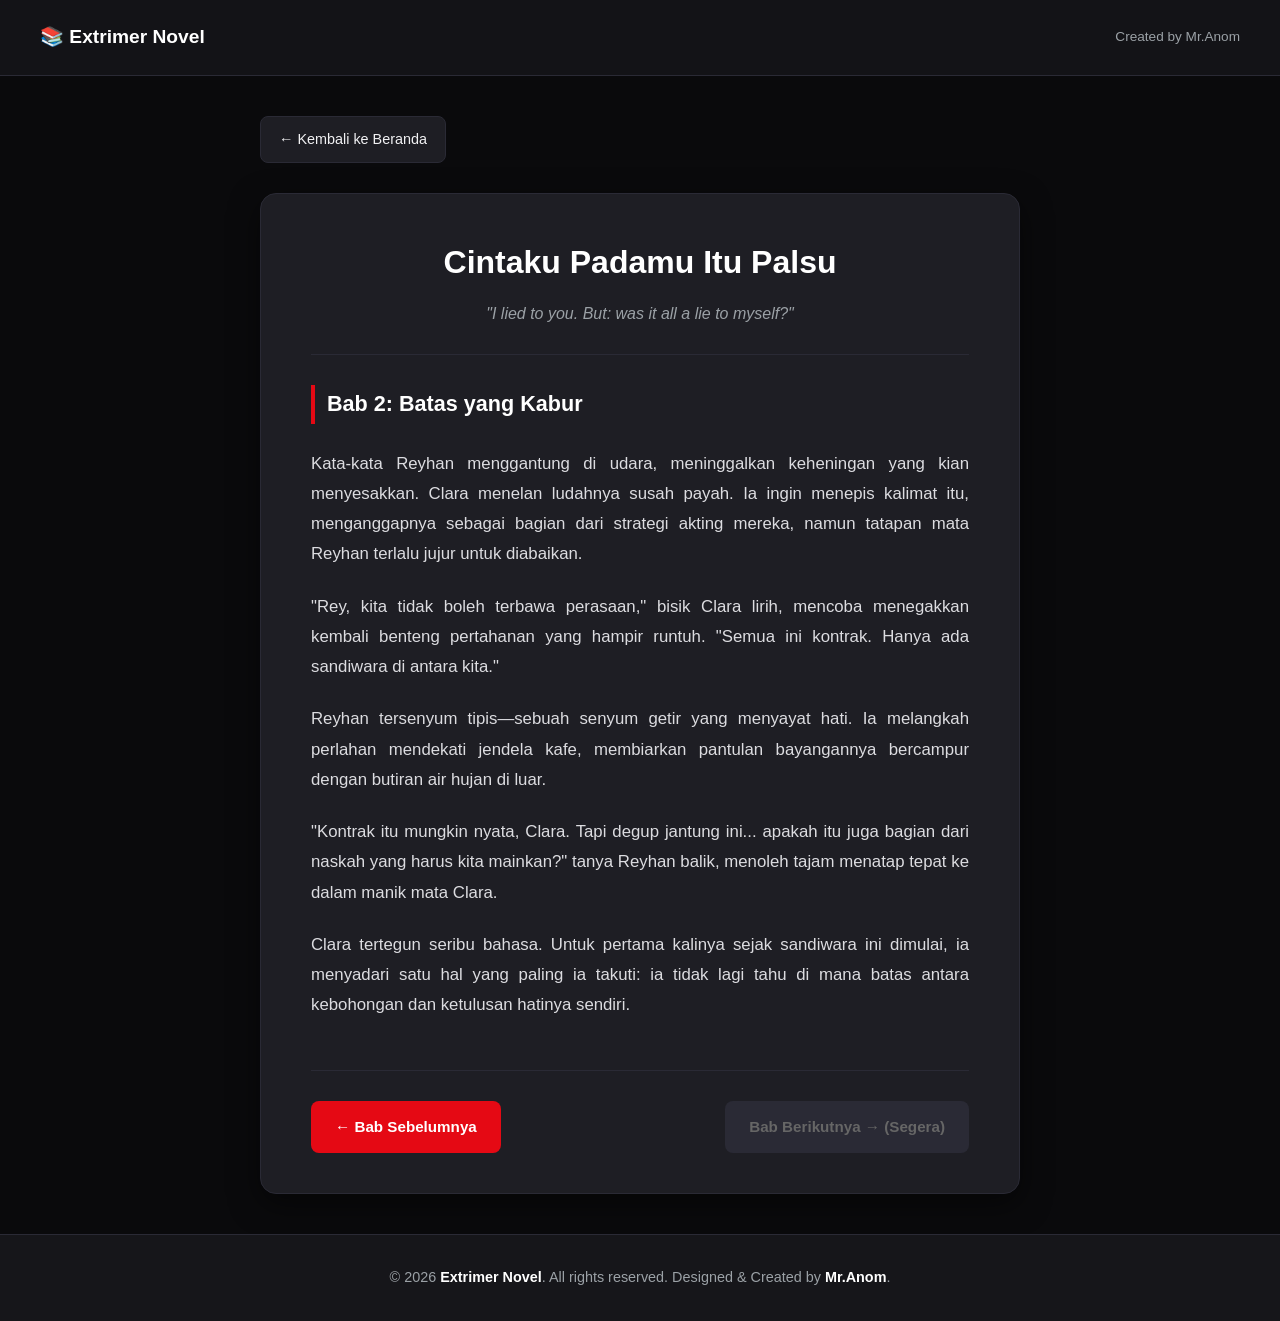
==== cintaku-palsu-bab2.html @ 45a2d2ec "Create cintaku-palsu-bab2.html" ====
<!DOCTYPE html>
<html lang="id">
<head>
    <meta charset="UTF-8">
    <meta name="viewport" content="width=device-width, initial-scale=1.0">
    <title>Cintaku Padamu Itu Palsu - Bab 2 | Extrimer Novel</title>
    <style>
        :root {
            --bg-primary: #0a0a0c;
            --bg-secondary: #16161a;
            --bg-card: #1e1e24;
            --text-main: #f1f1f3;
            --text-muted: #9ba1a6;
            --accent: #e50914;
            --accent-hover: #ff1e2a;
            --border-color: #2a2a35;
        }

        * {
            box-sizing: border-box;
            margin: 0;
            padding: 0;
        }

        body {
            font-family: 'Inter', -apple-system, BlinkMacSystemFont, 'Segoe UI', Roboto, Helvetica, Arial, sans-serif;
            background-color: var(--bg-primary);
            color: var(--text-main);
            min-height: 100vh;
            display: flex;
            flex-direction: column;
            line-height: 1.8;
        }

        header {
            background-color: rgba(22, 22, 26, 0.85);
            backdrop-filter: blur(10px);
            border-bottom: 1px solid var(--border-color);
            padding: 20px 40px;
            display: flex;
            justify-content: space-between;
            align-items: center;
        }

        .brand {
            color: #fff;
            font-weight: 700;
            text-decoration: none;
            font-size: 1.2rem;
        }

        .creator-tag {
            color: var(--text-muted);
            font-size: 0.85rem;
        }

        .reader-wrapper {
            max-width: 800px;
            margin: 40px auto;
            padding: 0 20px;
            flex: 1;
            width: 100%;
        }

        .back-btn {
            display: inline-flex;
            align-items: center;
            gap: 8px;
            background-color: var(--bg-card);
            color: var(--text-main);
            padding: 10px 18px;
            text-decoration: none;
            border-radius: 8px;
            font-size: 0.9rem;
            font-weight: 500;
            border: 1px solid var(--border-color);
            margin-bottom: 30px;
            transition: all 0.2s ease;
        }

        .back-btn:hover {
            border-color: var(--accent);
            color: #fff;
        }

        .reader-card {
            background-color: var(--bg-card);
            border: 1px solid var(--border-color);
            border-radius: 16px;
            padding: 40px 50px;
            box-shadow: 0 10px 30px rgba(0, 0, 0, 0.5);
        }

        .novel-meta {
            text-align: center;
            border-bottom: 1px solid var(--border-color);
            padding-bottom: 25px;
            margin-bottom: 30px;
        }

        .novel-meta h1 {
            font-size: 2rem;
            color: #fff;
            margin-bottom: 8px;
            font-weight: 800;
        }

        .novel-meta p {
            color: var(--text-muted);
            font-style: italic;
            font-size: 1rem;
        }

        .chapter-title {
            font-size: 1.35rem;
            color: #fff;
            margin-bottom: 25px;
            font-weight: 700;
            border-left: 4px solid var(--accent);
            padding-left: 12px;
        }

        .chapter-content {
            font-size: 1.05rem;
            color: #dcdce0;
            text-align: justify;
        }

        .chapter-content p {
            margin-bottom: 22px;
        }

        .navigation-footer {
            display: flex;
            justify-content: space-between;
            margin-top: 50px;
            border-top: 1px solid var(--border-color);
            padding-top: 30px;
        }

        .nav-btn {
            background-color: var(--accent);
            color: white;
            padding: 12px 24px;
            text-decoration: none;
            border-radius: 8px;
            font-weight: 600;
            font-size: 0.95rem;
            transition: background-color 0.2s ease, box-shadow 0.2s ease;
        }

        .nav-btn:hover {
            background-color: var(--accent-hover);
            box-shadow: 0 4px 15px rgba(229, 9, 20, 0.4);
        }

        .nav-btn.disabled {
            background-color: #2a2a35;
            color: #666;
            pointer-events: none;
        }

        footer {
            background-color: var(--bg-secondary);
            border-top: 1px solid var(--border-color);
            padding: 30px 20px;
            text-align: center;
            color: var(--text-muted);
            font-size: 0.9rem;
            margin-top: auto;
        }

        footer span {
            color: #fff;
            font-weight: 600;
        }

        @media (max-width: 768px) {
            .reader-card {
                padding: 25px 20px;
            }
            .novel-meta h1 {
                font-size: 1.6rem;
            }
        }
    </style>
</head>
<body>

    <header>
        <a href="index.html" class="brand">📚 Extrimer Novel</a>
        <div class="creator-tag">Created by Mr.Anom</div>
    </header>

    <div class="reader-wrapper">
        <a href="index.html" class="back-btn">&larr; Kembali ke Beranda</a>

        <div class="reader-card">
            <div class="novel-meta">
                <h1>Cintaku Padamu Itu Palsu</h1>
                <p>"I lied to you. But: was it all a lie to myself?"</p>
            </div>

            <div class="chapter-title">Bab 2: Batas yang Kabur</div>

            <div class="chapter-content">
                <p>Kata-kata Reyhan menggantung di udara, meninggalkan keheningan yang kian menyesakkan. Clara menelan ludahnya susah payah. Ia ingin menepis kalimat itu, menganggapnya sebagai bagian dari strategi akting mereka, namun tatapan mata Reyhan terlalu jujur untuk diabaikan.</p>
                
                <p>"Rey, kita tidak boleh terbawa perasaan," bisik Clara lirih, mencoba menegakkan kembali benteng pertahanan yang hampir runtuh. "Semua ini kontrak. Hanya ada sandiwara di antara kita."</p>
                
                <p>Reyhan tersenyum tipis—sebuah senyum getir yang menyayat hati. Ia melangkah perlahan mendekati jendela kafe, membiarkan pantulan bayangannya bercampur dengan butiran air hujan di luar.</p>
                
                <p>"Kontrak itu mungkin nyata, Clara. Tapi degup jantung ini... apakah itu juga bagian dari naskah yang harus kita mainkan?" tanya Reyhan balik, menoleh tajam menatap tepat ke dalam manik mata Clara.</p>
                
                <p>Clara tertegun seribu bahasa. Untuk pertama kalinya sejak sandiwara ini dimulai, ia menyadari satu hal yang paling ia takuti: ia tidak lagi tahu di mana batas antara kebohongan dan ketulusan hatinya sendiri.</p>
            </div>

            <div class="navigation-footer">
                <a href="cintaku-palsu.html" class="nav-btn">&larr; Bab Sebelumnya</a>
                <a href="#" class="nav-btn disabled">Bab Berikutnya &rarr; (Segera)</a>
            </div>
        </div>
    </div>

    <footer>
        <p>&copy; 2026 <span>Extrimer Novel</span>. All rights reserved. Designed & Created by <span>Mr.Anom</span>.</p>
    </footer>

</body>
</html>
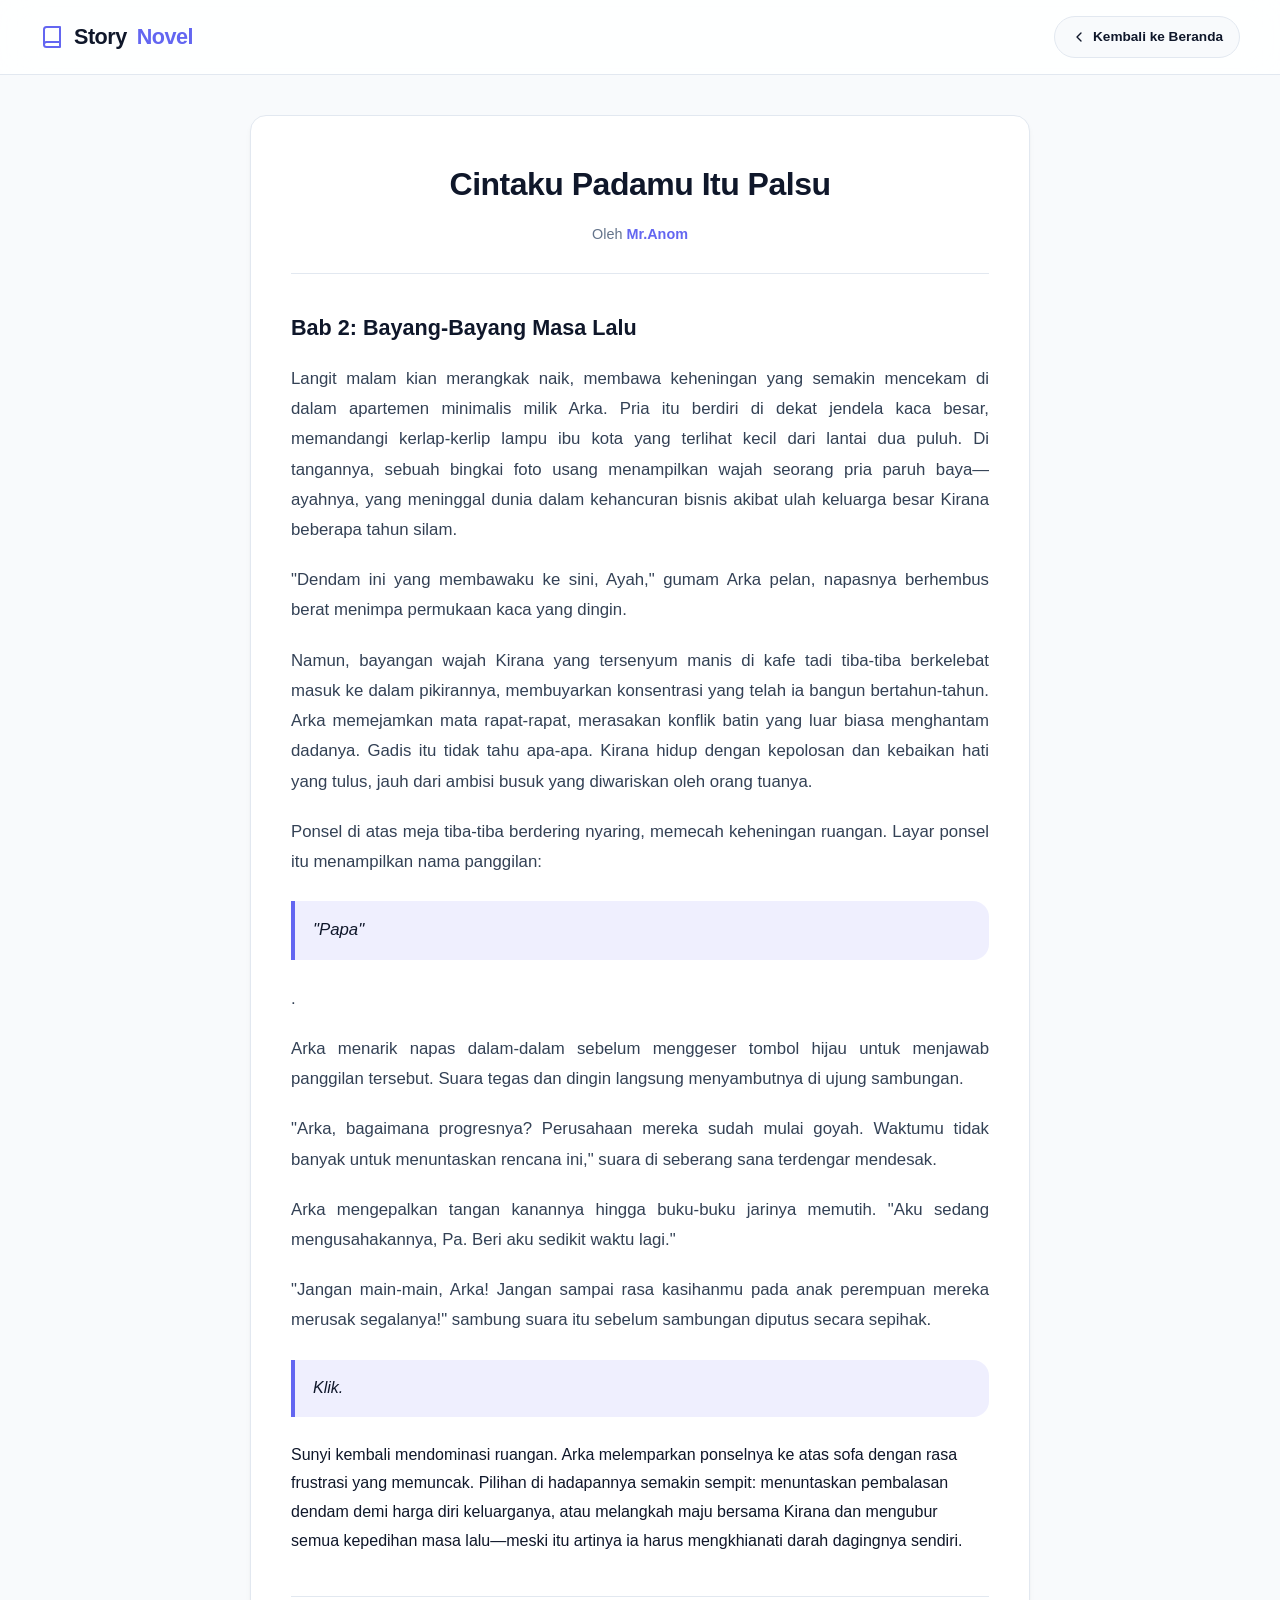
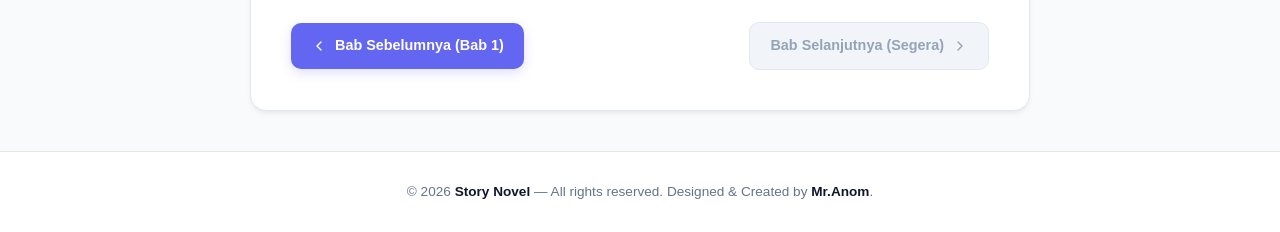
==== commit d0b77311: "Update cintaku-palsu-bab2.html" ====
--- a/cintaku-palsu-bab2.html
+++ b/cintaku-palsu-bab2.html
@@ -3,17 +3,23 @@
 <head>
     <meta charset="UTF-8">
     <meta name="viewport" content="width=device-width, initial-scale=1.0">
-    <title>Cintaku Padamu Itu Palsu - Bab 2 | Extrimer Novel</title>
+    <title>Cintaku Padamu Itu Palsu - Bab 2 - Story Novel</title>
     <style>
         :root {
-            --bg-primary: #0a0a0c;
-            --bg-secondary: #16161a;
-            --bg-card: #1e1e24;
-            --text-main: #f1f1f3;
-            --text-muted: #9ba1a6;
-            --accent: #e50914;
-            --accent-hover: #ff1e2a;
-            --border-color: #2a2a35;
+            --bg-primary: #f8fafc;
+            --bg-secondary: #ffffff;
+            --bg-card: #ffffff;
+            --text-main: #0f172a;
+            --text-muted: #64748b;
+            --accent: #6366f1;
+            --accent-hover: #4f46e5;
+            --accent-light: rgba(99, 102, 241, 0.1);
+            
+            --border-color: #e2e8f0;
+            --shadow-sm: 0 4px 6px -1px rgba(0, 0, 0, 0.05), 0 2px 4px -2px rgba(0, 0, 0, 0.05);
+            --shadow-md: 0 20px 25px -5px rgba(0, 0, 0, 0.05), 0 8px 10px -6px rgba(0, 0, 0, 0.05);
+            --radius: 16px;
+            --transition: 0.3s cubic-bezier(0.4, 0, 0.2, 1);
         }
 
         * {
@@ -22,6 +28,11 @@
             padding: 0;
         }
 
+        html {
+            -webkit-text-size-adjust: 100%;
+            scroll-behavior: smooth;
+        }
+
         body {
             font-family: 'Inter', -apple-system, BlinkMacSystemFont, 'Segoe UI', Roboto, Helvetica, Arial, sans-serif;
             background-color: var(--bg-primary);
@@ -30,200 +41,286 @@
             display: flex;
             flex-direction: column;
             line-height: 1.8;
-        }
-
+            overflow-x: hidden;
+        }
+
+        /* ===== HEADER ===== */
         header {
-            background-color: rgba(22, 22, 26, 0.85);
-            backdrop-filter: blur(10px);
+            background-color: rgba(255, 255, 255, 0.85);
+            backdrop-filter: blur(16px);
+            -webkit-backdrop-filter: blur(16px);
             border-bottom: 1px solid var(--border-color);
-            padding: 20px 40px;
+            position: sticky;
+            top: 0;
+            z-index: 1000;
+            padding: 16px 40px;
             display: flex;
             justify-content: space-between;
             align-items: center;
-        }
-
-        .brand {
+            flex-wrap: wrap;
+            gap: 12px;
+        }
+
+        .logo-area {
+            display: flex;
+            align-items: center;
+            gap: 16px;
+        }
+
+        .logo-area a {
+            text-decoration: none;
+            color: var(--text-main);
+            font-size: 1.35rem;
+            font-weight: 800;
+            letter-spacing: -0.5px;
+            display: flex;
+            align-items: center;
+            gap: 10px;
+            transition: color var(--transition);
+        }
+
+        .logo-area a:hover {
+            color: var(--accent);
+        }
+
+        .logo-icon {
+            width: 24px;
+            height: 24px;
+            flex-shrink: 0;
+            stroke: var(--accent);
+        }
+
+        .back-btn {
+            background: var(--bg-primary);
+            border: 1.5px solid var(--border-color);
+            color: var(--text-main);
+            padding: 8px 16px;
+            border-radius: 30px;
+            font-size: 0.85rem;
+            font-weight: 600;
+            text-decoration: none;
+            transition: all var(--transition);
+            display: inline-flex;
+            align-items: center;
+            gap: 6px;
+        }
+
+        .back-btn:hover {
+            background: var(--accent);
             color: #fff;
+            border-color: var(--accent);
+            box-shadow: 0 4px 12px rgba(99, 102, 241, 0.25);
+        }
+
+        /* ===== READER CONTAINER ===== */
+        .reader-container {
+            max-width: 780px;
+            margin: 40px auto;
+            padding: 40px;
+            background: var(--bg-secondary);
+            border: 1px solid var(--border-color);
+            border-radius: var(--radius);
+            box-shadow: var(--shadow-sm);
+            width: 100%;
+        }
+
+        .novel-header {
+            text-align: center;
+            margin-bottom: 35px;
+            padding-bottom: 25px;
+            border-bottom: 1px solid var(--border-color);
+        }
+
+        .novel-header h1 {
+            font-size: 2rem;
+            font-weight: 800;
+            color: var(--text-main);
+            margin-bottom: 8px;
+            letter-spacing: -0.5px;
+        }
+
+        .novel-meta {
+            font-size: 0.9rem;
+            color: var(--text-muted);
+            font-weight: 500;
+        }
+
+        .novel-meta span {
+            color: var(--accent);
+            font-weight: 600;
+        }
+
+        /* ===== CHAPTER CONTENT ===== */
+        .chapter-content h2 {
+            font-size: 1.35rem;
             font-weight: 700;
+            color: var(--text-main);
+            margin-top: 24px;
+            margin-bottom: 16px;
+        }
+
+        .chapter-content p {
+            font-size: 1.05rem;
+            color: #334155;
+            margin-bottom: 20px;
+            text-align: justify;
+        }
+
+        .chapter-content em {
+            display: block;
+            background: var(--accent-light);
+            border-left: 4px solid var(--accent);
+            padding: 14px 18px;
+            margin: 24px 0;
+            border-radius: 0 var(--radius) var(--radius) 0;
+            font-style: italic;
+            color: var(--text-main);
+            font-weight: 500;
+        }
+
+        /* ===== NAVIGATION BUTTONS ===== */
+        .chapter-navigation {
+            margin-top: 40px;
+            padding-top: 25px;
+            border-top: 1px solid var(--border-color);
+            display: flex;
+            justify-content: space-between;
+            align-items: center;
+            gap: 12px;
+        }
+
+        .nav-btn {
+            background: var(--accent);
+            color: #fff;
+            padding: 10px 20px;
+            border-radius: 10px;
+            font-weight: 600;
+            font-size: 0.9rem;
             text-decoration: none;
-            font-size: 1.2rem;
-        }
-
-        .creator-tag {
+            transition: all var(--transition);
+            display: inline-flex;
+            align-items: center;
+            gap: 8px;
+            box-shadow: 0 4px 12px rgba(99, 102, 241, 0.2);
+        }
+
+        .nav-btn:hover {
+            background: var(--accent-hover);
+            box-shadow: 0 6px 16px rgba(99, 102, 241, 0.35);
+            transform: translateY(-1px);
+        }
+
+        .nav-btn.disabled {
+            background: #f1f5f9;
+            color: #94a3b8;
+            pointer-events: none;
+            box-shadow: none;
+            border: 1px solid var(--border-color);
+        }
+
+        /* ===== FOOTER ===== */
+        footer {
+            background: var(--bg-secondary);
+            border-top: 1px solid var(--border-color);
+            padding: 28px 20px;
+            text-align: center;
             color: var(--text-muted);
             font-size: 0.85rem;
-        }
-
-        .reader-wrapper {
-            max-width: 800px;
-            margin: 40px auto;
-            padding: 0 20px;
-            flex: 1;
-            width: 100%;
-        }
-
-        .back-btn {
-            display: inline-flex;
-            align-items: center;
-            gap: 8px;
-            background-color: var(--bg-card);
-            color: var(--text-main);
-            padding: 10px 18px;
-            text-decoration: none;
-            border-radius: 8px;
-            font-size: 0.9rem;
-            font-weight: 500;
-            border: 1px solid var(--border-color);
-            margin-bottom: 30px;
-            transition: all 0.2s ease;
-        }
-
-        .back-btn:hover {
-            border-color: var(--accent);
-            color: #fff;
-        }
-
-        .reader-card {
-            background-color: var(--bg-card);
-            border: 1px solid var(--border-color);
-            border-radius: 16px;
-            padding: 40px 50px;
-            box-shadow: 0 10px 30px rgba(0, 0, 0, 0.5);
-        }
-
-        .novel-meta {
-            text-align: center;
-            border-bottom: 1px solid var(--border-color);
-            padding-bottom: 25px;
-            margin-bottom: 30px;
-        }
-
-        .novel-meta h1 {
-            font-size: 2rem;
-            color: #fff;
-            margin-bottom: 8px;
-            font-weight: 800;
-        }
-
-        .novel-meta p {
-            color: var(--text-muted);
-            font-style: italic;
-            font-size: 1rem;
-        }
-
-        .chapter-title {
-            font-size: 1.35rem;
-            color: #fff;
-            margin-bottom: 25px;
-            font-weight: 700;
-            border-left: 4px solid var(--accent);
-            padding-left: 12px;
-        }
-
-        .chapter-content {
-            font-size: 1.05rem;
-            color: #dcdce0;
-            text-align: justify;
-        }
-
-        .chapter-content p {
-            margin-bottom: 22px;
-        }
-
-        .navigation-footer {
-            display: flex;
-            justify-content: space-between;
-            margin-top: 50px;
-            border-top: 1px solid var(--border-color);
-            padding-top: 30px;
-        }
-
-        .nav-btn {
-            background-color: var(--accent);
-            color: white;
-            padding: 12px 24px;
-            text-decoration: none;
-            border-radius: 8px;
+            margin-top: auto;
+        }
+
+        footer .footer-brand {
+            color: var(--text-main);
             font-weight: 600;
-            font-size: 0.95rem;
-            transition: background-color 0.2s ease, box-shadow 0.2s ease;
-        }
-
-        .nav-btn:hover {
-            background-color: var(--accent-hover);
-            box-shadow: 0 4px 15px rgba(229, 9, 20, 0.4);
-        }
-
-        .nav-btn.disabled {
-            background-color: #2a2a35;
-            color: #666;
-            pointer-events: none;
-        }
-
-        footer {
-            background-color: var(--bg-secondary);
-            border-top: 1px solid var(--border-color);
-            padding: 30px 20px;
-            text-align: center;
-            color: var(--text-muted);
-            font-size: 0.9rem;
-            margin-top: auto;
-        }
-
-        footer span {
-            color: #fff;
-            font-weight: 600;
-        }
-
+        }
+
+        /* ===== RESPONSIVE ===== */
         @media (max-width: 768px) {
-            .reader-card {
-                padding: 25px 20px;
-            }
-            .novel-meta h1 {
-                font-size: 1.6rem;
+            header {
+                padding: 12px 20px;
+            }
+            .reader-container {
+                margin: 20px 12px;
+                padding: 24px 18px;
+                border-radius: 12px;
+            }
+            .novel-header h1 {
+                font-size: 1.5rem;
+            }
+            .chapter-content p {
+                font-size: 0.98rem;
+            }
+            .chapter-navigation {
+                flex-direction: column;
+            }
+            .nav-btn {
+                width: 100%;
+                justify-content: center;
             }
         }
     </style>
 </head>
 <body>
 
+    <!-- ===== HEADER ===== -->
     <header>
-        <a href="index.html" class="brand">📚 Extrimer Novel</a>
-        <div class="creator-tag">Created by Mr.Anom</div>
+        <div class="logo-area">
+            <a href="index.html">
+                <svg class="logo-icon" viewBox="0 0 24 24" fill="none" stroke="currentColor" stroke-width="2" stroke-linecap="round" stroke-linejoin="round"><path d="M4 19.5A2.5 2.5 0 0 1 6.5 17H20"/><path d="M6.5 2H20v20H6.5A2.5 2.5 0 0 1 4 19.5v-15A2.5 2.5 0 0 1 6.5 2z"/></svg>
+                Story <span style="color:var(--accent);">Novel</span>
+            </a>
+        </div>
+        <a href="index.html" class="back-btn">
+            <svg style="width:16px;height:16px;" viewBox="0 0 24 24" fill="none" stroke="currentColor" stroke-width="2" stroke-linecap="round" stroke-linejoin="round"><path d="m15 18-6-6 6-6"/></svg>
+            Kembali ke Beranda
+        </a>
     </header>
 
-    <div class="reader-wrapper">
-        <a href="index.html" class="back-btn">&larr; Kembali ke Beranda</a>
-
-        <div class="reader-card">
-            <div class="novel-meta">
-                <h1>Cintaku Padamu Itu Palsu</h1>
-                <p>"I lied to you. But: was it all a lie to myself?"</p>
-            </div>
-
-            <div class="chapter-title">Bab 2: Batas yang Kabur</div>
-
-            <div class="chapter-content">
-                <p>Kata-kata Reyhan menggantung di udara, meninggalkan keheningan yang kian menyesakkan. Clara menelan ludahnya susah payah. Ia ingin menepis kalimat itu, menganggapnya sebagai bagian dari strategi akting mereka, namun tatapan mata Reyhan terlalu jujur untuk diabaikan.</p>
-                
-                <p>"Rey, kita tidak boleh terbawa perasaan," bisik Clara lirih, mencoba menegakkan kembali benteng pertahanan yang hampir runtuh. "Semua ini kontrak. Hanya ada sandiwara di antara kita."</p>
-                
-                <p>Reyhan tersenyum tipis—sebuah senyum getir yang menyayat hati. Ia melangkah perlahan mendekati jendela kafe, membiarkan pantulan bayangannya bercampur dengan butiran air hujan di luar.</p>
-                
-                <p>"Kontrak itu mungkin nyata, Clara. Tapi degup jantung ini... apakah itu juga bagian dari naskah yang harus kita mainkan?" tanya Reyhan balik, menoleh tajam menatap tepat ke dalam manik mata Clara.</p>
-                
-                <p>Clara tertegun seribu bahasa. Untuk pertama kalinya sejak sandiwara ini dimulai, ia menyadari satu hal yang paling ia takuti: ia tidak lagi tahu di mana batas antara kebohongan dan ketulusan hatinya sendiri.</p>
-            </div>
-
-            <div class="navigation-footer">
-                <a href="cintaku-palsu.html" class="nav-btn">&larr; Bab Sebelumnya</a>
-                <a href="#" class="nav-btn disabled">Bab Berikutnya &rarr; (Segera)</a>
+    <!-- ===== READER CONTAINER ===== -->
+    <main class="reader-container">
+        <div class="novel-header">
+            <h1>Cintaku Padamu Itu Palsu</h1>
+            <div class="novel-meta">Oleh <span>Mr.Anom</span></div>
+        </div>
+
+        <div class="chapter-content">
+            <h2>Bab 2: Bayang-Bayang Masa Lalu</h2>
+            
+            <p>Langit malam kian merangkak naik, membawa keheningan yang semakin mencekam di dalam apartemen minimalis milik Arka. Pria itu berdiri di dekat jendela kaca besar, memandangi kerlap-kerlip lampu ibu kota yang terlihat kecil dari lantai dua puluh. Di tangannya, sebuah bingkai foto usang menampilkan wajah seorang pria paruh baya—ayahnya, yang meninggal dunia dalam kehancuran bisnis akibat ulah keluarga besar Kirana beberapa tahun silam.</p>
+            
+            <p>"Dendam ini yang membawaku ke sini, Ayah," gumam Arka pelan, napasnya berhembus berat menimpa permukaan kaca yang dingin.</p>
+            
+            <p>Namun, bayangan wajah Kirana yang tersenyum manis di kafe tadi tiba-tiba berkelebat masuk ke dalam pikirannya, membuyarkan konsentrasi yang telah ia bangun bertahun-tahun. Arka memejamkan mata rapat-rapat, merasakan konflik batin yang luar biasa menghantam dadanya. Gadis itu tidak tahu apa-apa. Kirana hidup dengan kepolosan dan kebaikan hati yang tulus, jauh dari ambisi busuk yang diwariskan oleh orang tuanya.</p>
+            
+            <p>Ponsel di atas meja tiba-tiba berdering nyaring, memecah keheningan ruangan. Layar ponsel itu menampilkan nama panggilan: <em>"Papa"</em>.</p>
+            
+            <p>Arka menarik napas dalam-dalam sebelum menggeser tombol hijau untuk menjawab panggilan tersebut. Suara tegas dan dingin langsung menyambutnya di ujung sambungan.</p>
+            
+            <p>"Arka, bagaimana progresnya? Perusahaan mereka sudah mulai goyah. Waktumu tidak banyak untuk menuntaskan rencana ini," suara di seberang sana terdengar mendesak.</p>
+            
+            <p>Arka mengepalkan tangan kanannya hingga buku-buku jarinya memutih. "Aku sedang mengusahakannya, Pa. Beri aku sedikit waktu lagi."</p>
+            
+            <p>"Jangan main-main, Arka! Jangan sampai rasa kasihanmu pada anak perempuan mereka merusak segalanya!" sambung suara itu sebelum sambungan diputus secara sepihak.</p>
+            
+            <em>Klik.</em> Sunyi kembali mendominasi ruangan. Arka melemparkan ponselnya ke atas sofa dengan rasa frustrasi yang memuncak. Pilihan di hadapannya semakin sempit: menuntaskan pembalasan dendam demi harga diri keluarganya, atau melangkah maju bersama Kirana dan mengubur semua kepedihan masa lalu—meski itu artinya ia harus mengkhianati darah dagingnya sendiri.</p>
+
+            <!-- TOMBOL NAVIGASI BAB -->
+            <div class="chapter-navigation">
+                <a href="cintaku-palsu.html" class="nav-btn">
+                    <svg style="width:16px;height:16px;" viewBox="0 0 24 24" fill="none" stroke="currentColor" stroke-width="2" stroke-linecap="round" stroke-linejoin="round"><path d="m15 18-6-6 6-6"/></svg>
+                    Bab Sebelumnya (Bab 1)
+                </a>
+                <a href="#" class="nav-btn disabled">
+                    Bab Selanjutnya (Segera)
+                    <svg style="width:16px;height:16px;" viewBox="0 0 24 24" fill="none" stroke="currentColor" stroke-width="2" stroke-linecap="round" stroke-linejoin="round"><path d="m9 18 6-6-6-6"/></svg>
+                </a>
             </div>
         </div>
-    </div>
-
+    </main>
+
+    <!-- ===== FOOTER ===== -->
     <footer>
-        <p>&copy; 2026 <span>Extrimer Novel</span>. All rights reserved. Designed & Created by <span>Mr.Anom</span>.</p>
+        <p>&copy; 2026 <span class="footer-brand">Story Novel</span> — All rights reserved. Designed &amp; Created by <span class="footer-brand">Mr.Anom</span>.</p>
     </footer>
 
 </body>
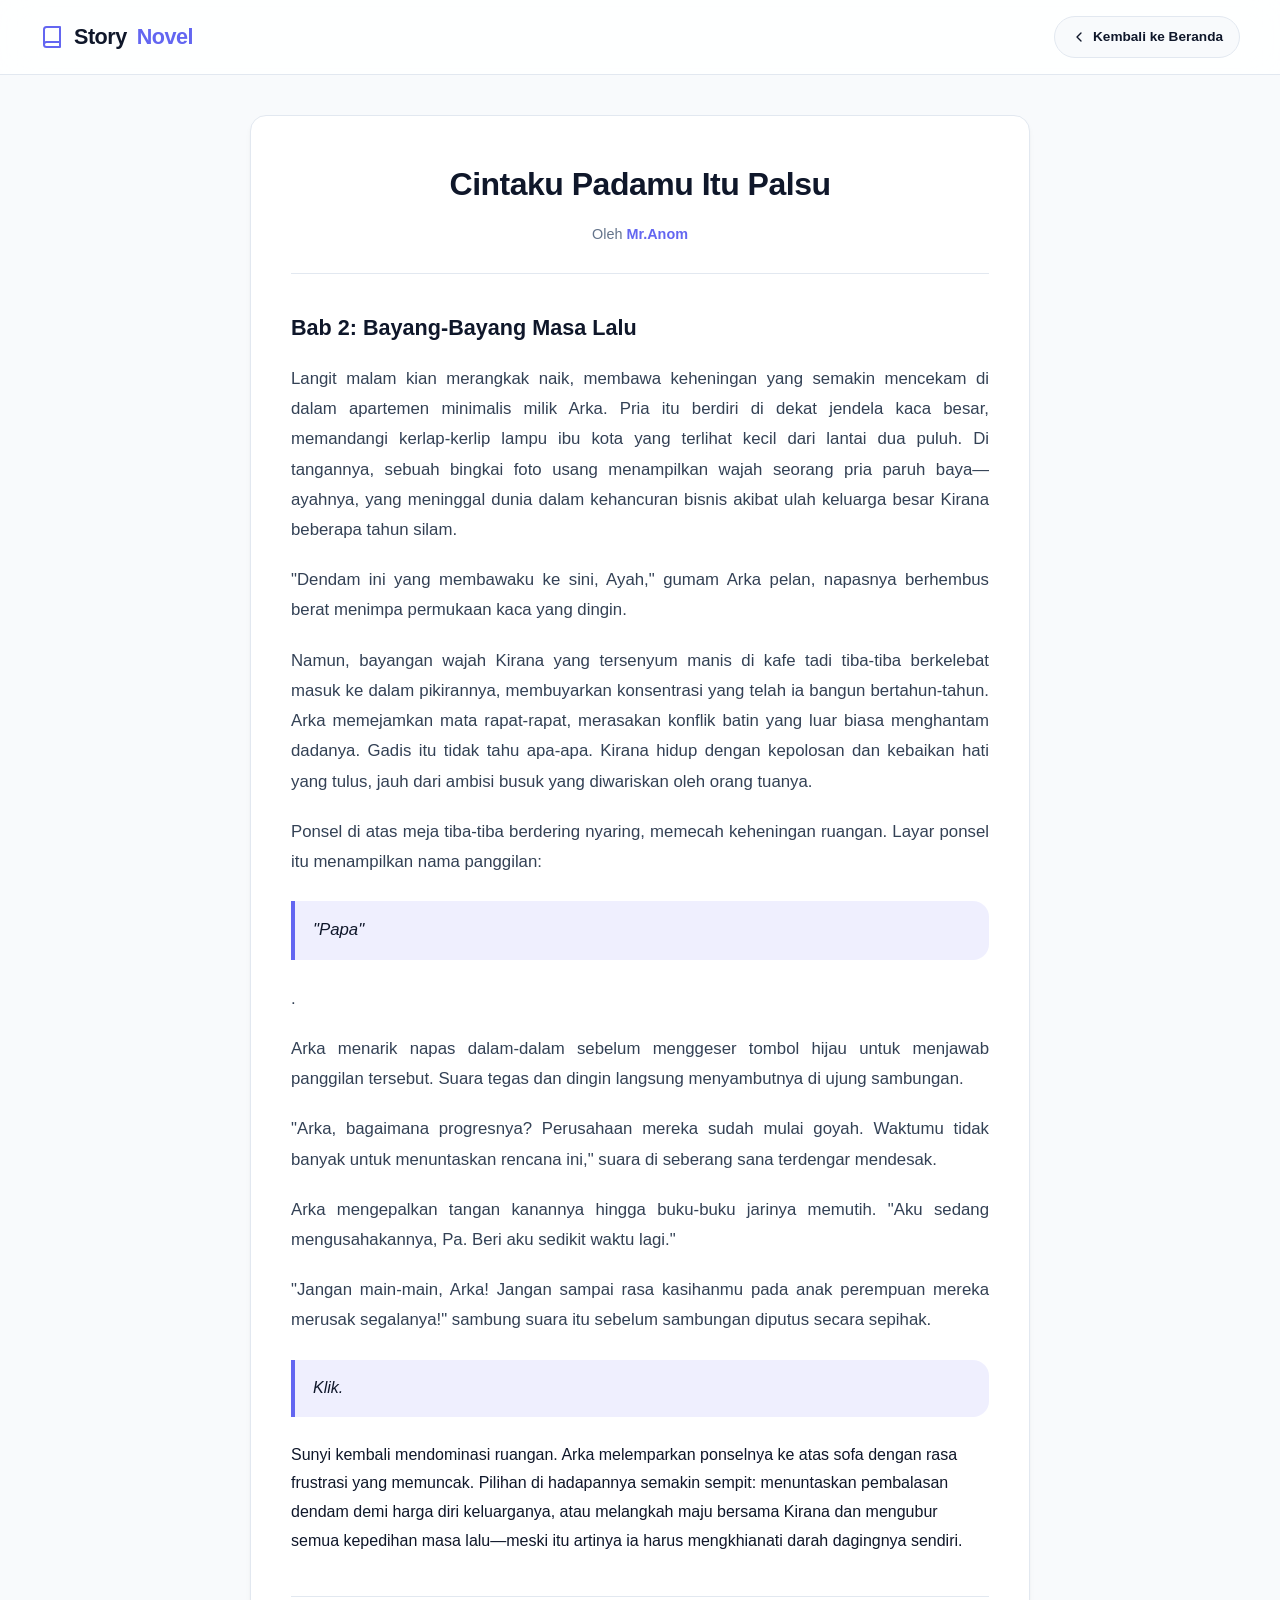
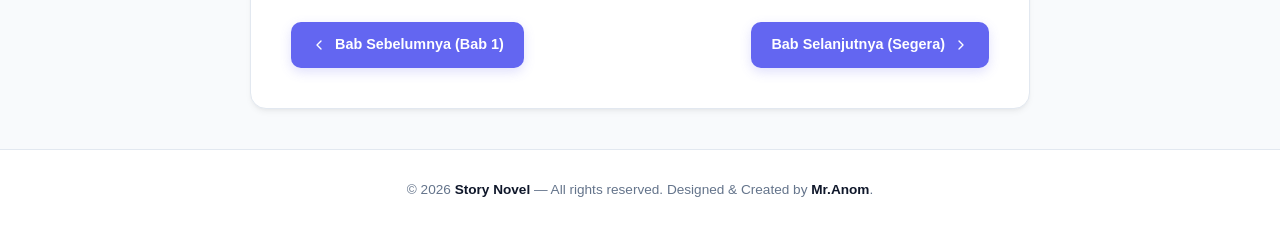
==== commit eda01c70: "Update cintaku-palsu-bab2.html" ====
--- a/cintaku-palsu-bab2.html
+++ b/cintaku-palsu-bab2.html
@@ -310,7 +310,7 @@
                     <svg style="width:16px;height:16px;" viewBox="0 0 24 24" fill="none" stroke="currentColor" stroke-width="2" stroke-linecap="round" stroke-linejoin="round"><path d="m15 18-6-6 6-6"/></svg>
                     Bab Sebelumnya (Bab 1)
                 </a>
-                <a href="#" class="nav-btn disabled">
+                <a href="cintaku-palsu-bab3.html" class="nav-btn">
                     Bab Selanjutnya (Segera)
                     <svg style="width:16px;height:16px;" viewBox="0 0 24 24" fill="none" stroke="currentColor" stroke-width="2" stroke-linecap="round" stroke-linejoin="round"><path d="m9 18 6-6-6-6"/></svg>
                 </a>
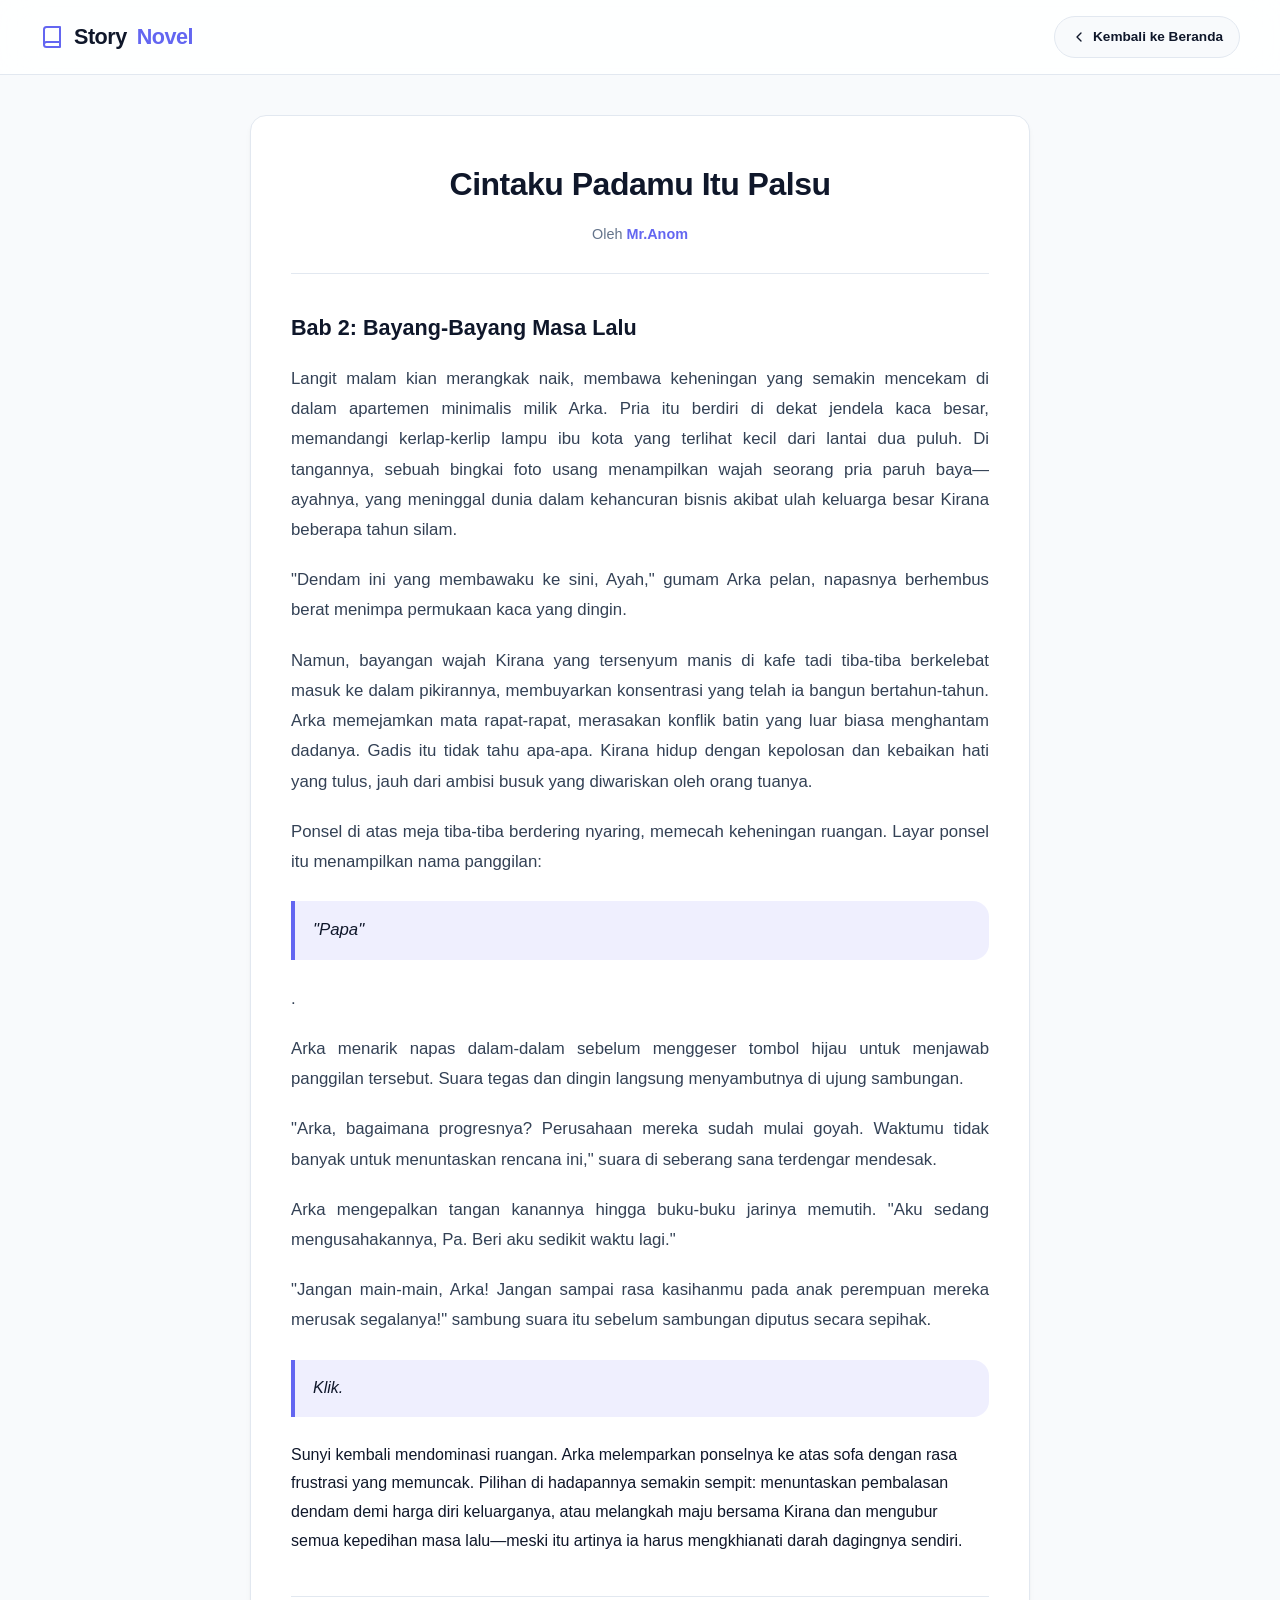
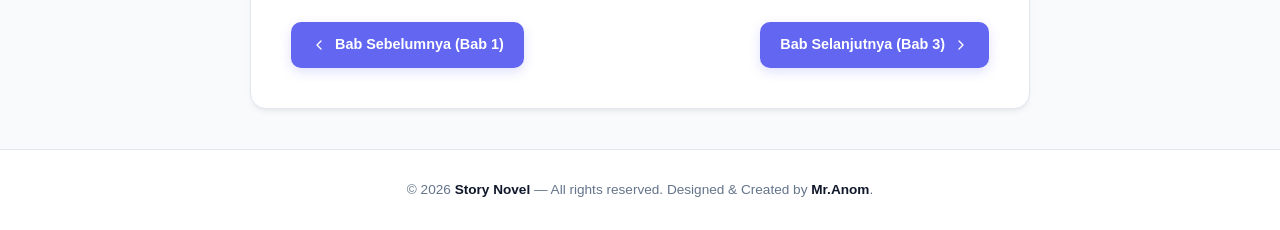
==== commit c954a3a7: "Update cintaku-palsu-bab2.html" ====
--- a/cintaku-palsu-bab2.html
+++ b/cintaku-palsu-bab2.html
@@ -311,7 +311,7 @@
                     Bab Sebelumnya (Bab 1)
                 </a>
                 <a href="cintaku-palsu-bab3.html" class="nav-btn">
-                    Bab Selanjutnya (Segera)
+                    Bab Selanjutnya (Bab 3)
                     <svg style="width:16px;height:16px;" viewBox="0 0 24 24" fill="none" stroke="currentColor" stroke-width="2" stroke-linecap="round" stroke-linejoin="round"><path d="m9 18 6-6-6-6"/></svg>
                 </a>
             </div>
